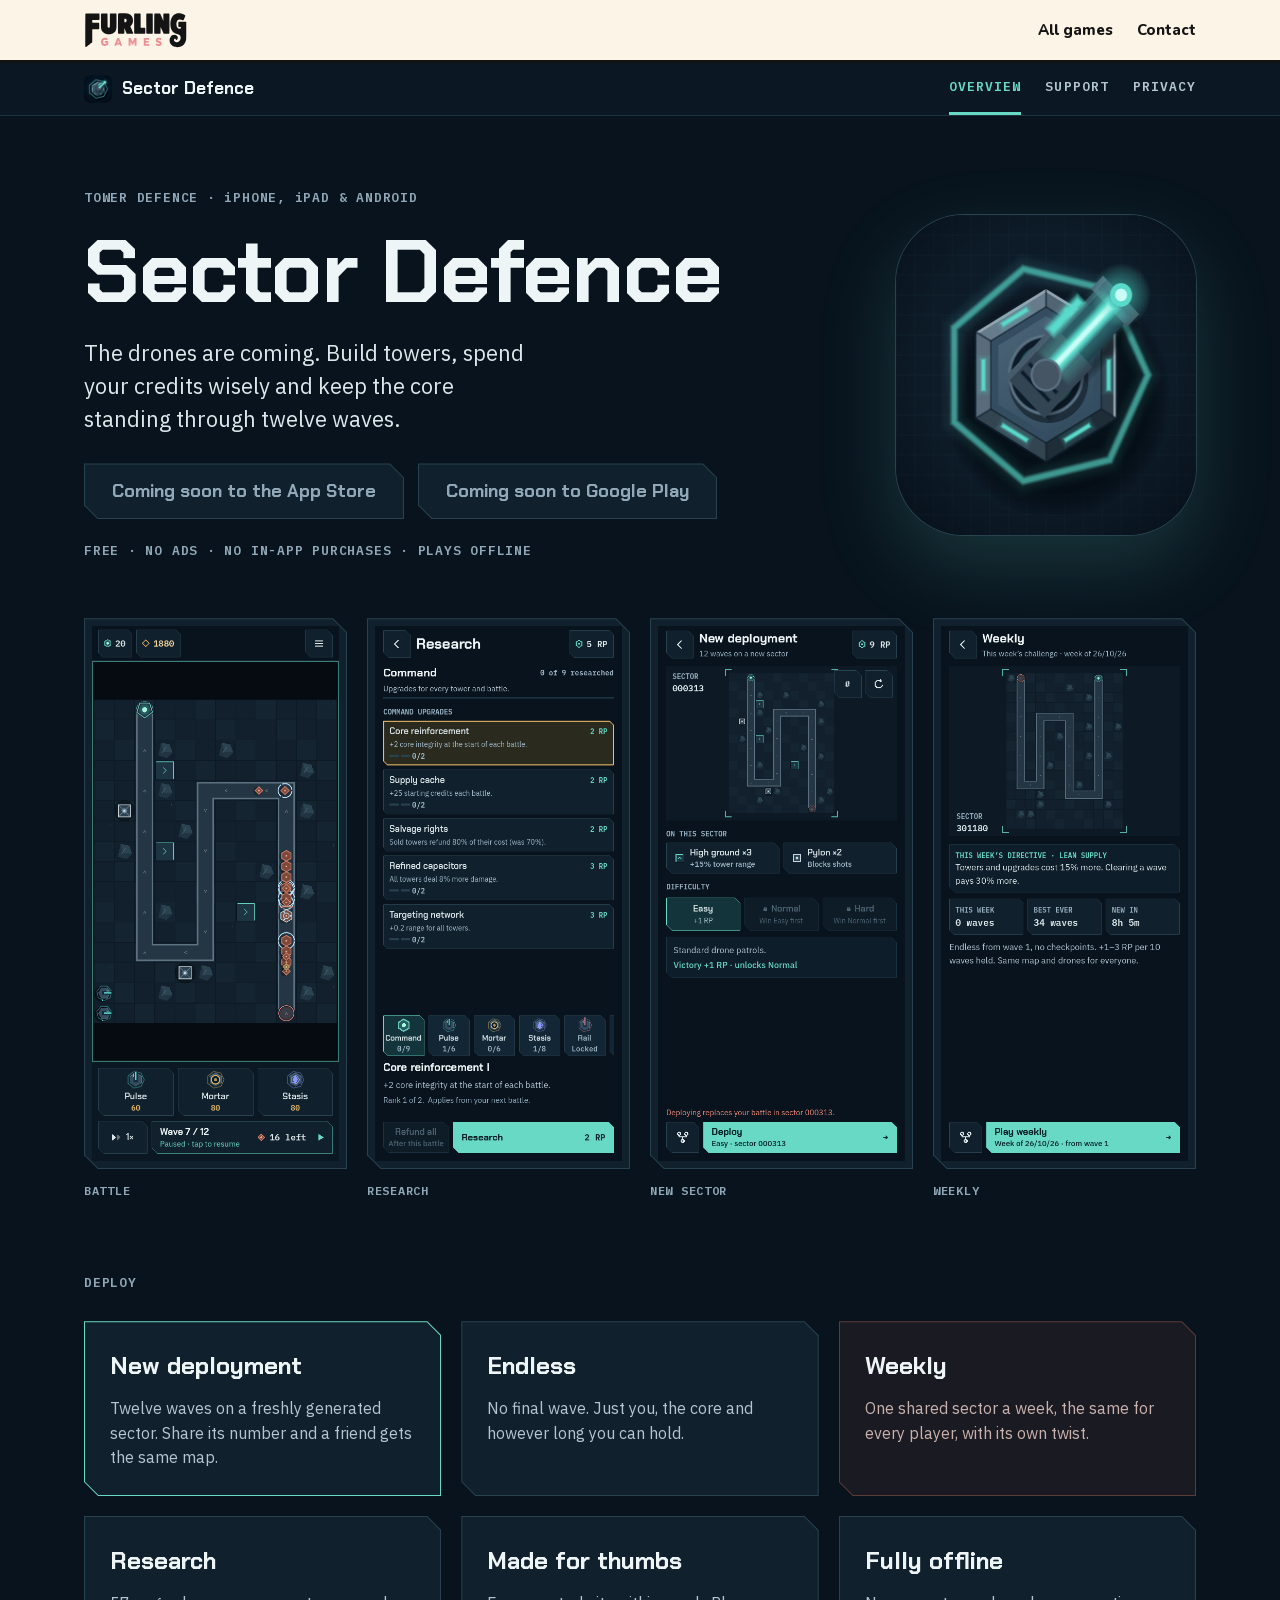
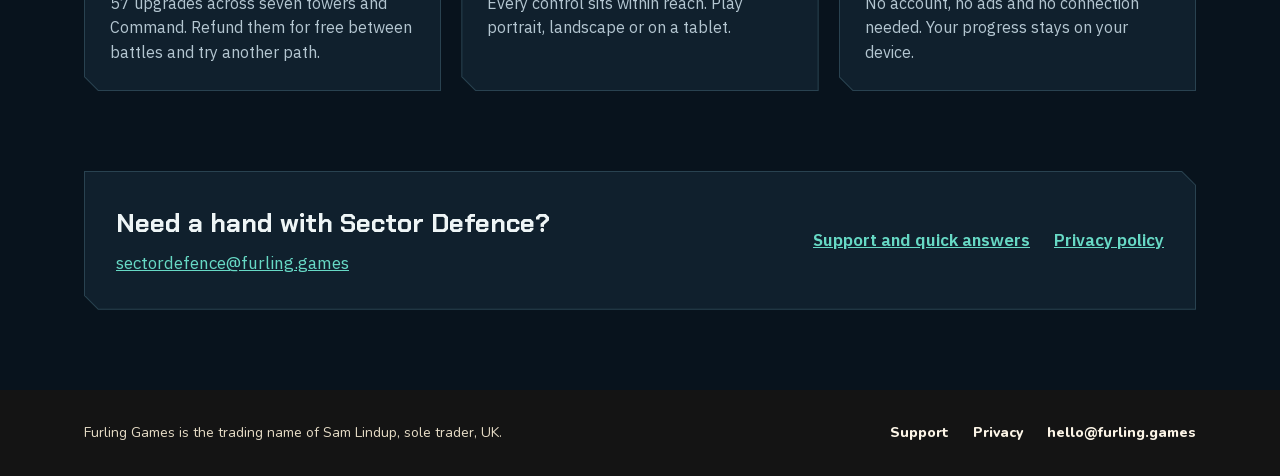
==== sector-defence/index.html @ 117f7cc8 "Add furling.games launch site Home page plus Sector Defence overview, support and privacy policy pag" ====
<!doctype html>
<html lang="en-GB">
<head>
<meta charset="utf-8">
<meta name="viewport" content="width=device-width, initial-scale=1">
<title>Sector Defence · Furling Games</title>
<meta name="description" content="Sector Defence is a tower defence game for iPhone, iPad and Android. Free, with no ads, no in-app purchases, and it plays fully offline.">
<meta property="og:title" content="Sector Defence">
<meta property="og:description" content="The drones are coming. Build towers, spend your credits wisely and keep the core standing through twelve waves.">
<link rel="icon" href="../favicon.png">
<link rel="apple-touch-icon" href="../assets/img/apple-touch-icon.png">
<link rel="stylesheet" href="../assets/css/fonts.css">
<link rel="stylesheet" href="../assets/css/sector-defence.css">
</head>
<!-- Add class="launched" once the store links below are filled in: the buttons then link to the stores. -->
<body>
<div class="bar">
  <div class="in">
    <a href="../" aria-label="Furling Games home"><img src="../assets/brand/furling-wordmark.svg" alt="Furling Games"></a>
    <nav aria-label="Main"><a href="../#games">All games</a><a href="../#hello">Contact</a></nav>
  </div>
</div>

<div class="sub">
  <div class="in">
    <span class="cp sub-name"><img src="../assets/img/sector-defence/icon-64.png" alt="">Sector Defence</span>
    <nav aria-label="Sector Defence">
      <a href="./" aria-current="page">Overview</a>
      <a href="support/">Support</a>
      <a href="privacy/">Privacy</a>
    </nav>
  </div>
</div>

<main>
  <section class="in hero">
    <div class="hero-t">
      <p class="mono kicker">TOWER DEFENCE · iPHONE, iPAD &amp; ANDROID</p>
      <h1 class="cp">Sector Defence</h1>
      <p class="lead">The drones are coming. Build towers, spend your credits wisely and keep the core standing through twelve waves.</p>
      <div class="stores">
        <!-- TODO: replace both # links with the real store URLs before adding class="launched". -->
        <a class="ch btn btn-p if-out" href="#">Get it on the App Store</a>
        <a class="ch btn btn-s if-out" href="#">Get it on Google Play</a>
        <span class="ch btn btn-off if-soon">Coming soon to the App Store</span>
        <span class="ch btn btn-off if-soon">Coming soon to Google Play</span>
      </div>
      <p class="mono kicker">FREE · NO ADS · NO IN-APP PURCHASES · PLAYS OFFLINE</p>
    </div>
    <div class="hero-art">
      <img class="hero-icon" src="../assets/img/sector-defence/icon-640.jpg" alt="Sector Defence app icon: a hexagonal turret glowing teal" width="320" height="320">
    </div>
  </section>

  <section class="in" aria-label="Screenshots">
    <div class="shots">
      <figure>
        <div class="ch pn"><img src="../assets/img/sector-defence/battle.png" alt="Wave 7 of 12: a column of shielded drones heading down the road towards the core" width="480" height="1040" loading="lazy"></div>
        <figcaption class="mono">BATTLE</figcaption>
      </figure>
      <figure>
        <div class="ch pn"><img src="../assets/img/sector-defence/research.png" alt="The Research screen: Command upgrades such as Core reinforcement and Supply cache, with tower tabs along the bottom" width="480" height="1040" loading="lazy"></div>
        <figcaption class="mono">RESEARCH</figcaption>
      </figure>
      <figure>
        <div class="ch pn"><img src="../assets/img/sector-defence/new-sector.png" alt="New deployment: a sector map preview, its terrain, and the Easy, Normal and Hard choices" width="480" height="1040" loading="lazy"></div>
        <figcaption class="mono">NEW SECTOR</figcaption>
      </figure>
      <figure>
        <div class="ch pn"><img src="../assets/img/sector-defence/weekly.png" alt="The Weekly screen: this week's sector, its Lean supply directive, and your best run" width="480" height="1040" loading="lazy"></div>
        <figcaption class="mono">WEEKLY</figcaption>
      </figure>
    </div>
  </section>

  <section class="in block">
    <h2 class="mono kicker">DEPLOY</h2>
    <div class="cards">
      <div class="ch pn card lead-card">
        <h3 class="cp">New deployment</h3>
        <p>Twelve waves on a freshly generated sector. Share its number and a friend gets the same map.</p>
      </div>
      <div class="ch pn card">
        <h3 class="cp">Endless</h3>
        <p>No final wave. Just you, the core and however long you can hold.</p>
      </div>
      <div class="ch card weekly">
        <h3 class="cp">Weekly</h3>
        <p>One shared sector a week, the same for every player, with its own twist.</p>
      </div>
      <div class="ch pn card">
        <h3 class="cp">Research</h3>
        <p>57 upgrades across seven towers and Command. Refund them for free between battles and try another path.</p>
      </div>
      <div class="ch pn card">
        <h3 class="cp">Made for thumbs</h3>
        <p>Every control sits within reach. Play portrait, landscape or on a tablet.</p>
      </div>
      <div class="ch pn card">
        <h3 class="cp">Fully offline</h3>
        <p>No account, no ads and no connection needed. Your progress stays on your device.</p>
      </div>
    </div>
  </section>

  <section class="in block">
    <div class="ch pn help">
      <div>
        <h2 class="cp">Need a hand with Sector Defence?</h2>
        <a href="mailto:sectordefence@furling.games">sectordefence@furling.games</a>
      </div>
      <nav aria-label="Help"><a href="support/">Support and quick answers</a><a href="privacy/">Privacy policy</a></nav>
    </div>
  </section>
</main>

<footer class="ft">
  <div class="in">
    <span>Furling Games is the trading name of Sam Lindup, sole trader, UK.</span>
    <nav aria-label="Footer"><a href="support/">Support</a><a href="privacy/">Privacy</a><a href="mailto:hello@furling.games">hello@furling.games</a></nav>
  </div>
</footer>
</body>
</html>
---- assets/css/fonts.css ----
/* Self-hosted Google Fonts (SIL Open Font License 1.1), latin subset. */
@font-face{font-family:'Lilita One';font-style:normal;font-weight:400;font-display:swap;src:url(../fonts/lilita-one-400.woff2) format('woff2');unicode-range:U+0000-00FF, U+0131, U+0152-0153, U+02BB-02BC, U+02C6, U+02DA, U+02DC, U+0304, U+0308, U+0329, U+2000-206F, U+20AC, U+2122, U+2191, U+2193, U+2212, U+2215, U+FEFF, U+FFFD}
@font-face{font-family:'Fredoka';font-style:normal;font-weight:600;font-display:swap;src:url(../fonts/fredoka-600.woff2) format('woff2');unicode-range:U+0000-00FF, U+0131, U+0152-0153, U+02BB-02BC, U+02C6, U+02DA, U+02DC, U+0304, U+0308, U+0329, U+2000-206F, U+20AC, U+2122, U+2191, U+2193, U+2212, U+2215, U+FEFF, U+FFFD}
@font-face{font-family:'Nunito';font-style:normal;font-weight:400 800;font-display:swap;src:url(../fonts/nunito.woff2) format('woff2');unicode-range:U+0000-00FF, U+0131, U+0152-0153, U+02BB-02BC, U+02C6, U+02DA, U+02DC, U+0304, U+0308, U+0329, U+2000-206F, U+20AC, U+2122, U+2191, U+2193, U+2212, U+2215, U+FEFF, U+FFFD}
@font-face{font-family:'Caveat';font-style:normal;font-weight:700;font-display:swap;src:url(../fonts/caveat-700.woff2) format('woff2');unicode-range:U+0000-00FF, U+0131, U+0152-0153, U+02BB-02BC, U+02C6, U+02DA, U+02DC, U+0304, U+0308, U+0329, U+2000-206F, U+20AC, U+2122, U+2191, U+2193, U+2212, U+2215, U+FEFF, U+FFFD}
@font-face{font-family:'Chakra Petch';font-style:normal;font-weight:700;font-display:swap;src:url(../fonts/chakra-petch-700.woff2) format('woff2');unicode-range:U+0000-00FF, U+0131, U+0152-0153, U+02BB-02BC, U+02C6, U+02DA, U+02DC, U+0304, U+0308, U+0329, U+2000-206F, U+20AC, U+2122, U+2191, U+2193, U+2212, U+2215, U+FEFF, U+FFFD}
@font-face{font-family:'IBM Plex Sans';font-style:normal;font-weight:400 600;font-display:swap;src:url(../fonts/ibm-plex-sans.woff2) format('woff2');unicode-range:U+0000-00FF, U+0131, U+0152-0153, U+02BB-02BC, U+02C6, U+02DA, U+02DC, U+0304, U+0308, U+0329, U+2000-206F, U+20AC, U+2122, U+2191, U+2193, U+2212, U+2215, U+FEFF, U+FFFD}
@font-face{font-family:'IBM Plex Mono';font-style:normal;font-weight:600;font-display:swap;src:url(../fonts/ibm-plex-mono-600.woff2) format('woff2');unicode-range:U+0000-00FF, U+0131, U+0152-0153, U+02BB-02BC, U+02C6, U+02DA, U+02DC, U+0304, U+0308, U+0329, U+2000-206F, U+20AC, U+2122, U+2191, U+2193, U+2212, U+2215, U+FEFF, U+FFFD}
---- assets/css/sector-defence.css ----
/* Sector Defence pages: dressed like the game (navy, teal, chamfered panels) under the Furling top bar. */
*,*::before,*::after{box-sizing:border-box}
body{margin:0;background:#08131d;color:#dce7ea;font-family:'IBM Plex Sans',system-ui,sans-serif;font-size:17px;line-height:1.6}
a{color:#67d9c5}a:hover{color:#a9f3df}
img{max-width:100%}
.in{max-width:1160px;margin:0 auto;padding-left:24px;padding-right:24px}
.cp{font-family:'Chakra Petch','Avenir Next',sans-serif;font-weight:700}
.mono{font-family:'IBM Plex Mono',ui-monospace,monospace;font-weight:600;letter-spacing:.06em}
/* Chamfered panel. A CSS border can't follow a clip-path, so the element paints the border colour (--bd)
   and ::before paints the fill (--fill) 1px in, with its cut 0.59px (2 - √2) shorter so the diagonal stays 1px wide. */
.ch{--cut:14px;--bd:transparent;--fill:transparent;position:relative;isolation:isolate;background:var(--bd);
  clip-path:polygon(0 0,calc(100% - var(--cut)) 0,100% var(--cut),100% 100%,var(--cut) 100%,0 calc(100% - var(--cut)))}
.ch::before{content:"";position:absolute;inset:1px;z-index:-1;background:var(--fill);
  clip-path:polygon(0 0,calc(100% - var(--cut) + .59px) 0,100% calc(var(--cut) - .59px),100% 100%,calc(var(--cut) - .59px) 100%,0 calc(100% - var(--cut) + .59px))}
.pn{--bd:#294250;--fill:#10202d}
.kicker{margin:0;font-size:13px;color:#91a8b8}

/* Furling top bar (shared with the home page) */
.bar{background:#fcf5e7;border-bottom:3px solid #141414}
.bar .in{padding-top:8px;padding-bottom:8px;display:flex;flex-wrap:wrap;align-items:center;justify-content:space-between;gap:12px}
.bar a{color:#141414;text-decoration:none;font-family:'Nunito',sans-serif;font-weight:800;font-size:15px;min-height:44px;display:flex;align-items:center}
.bar a:hover{color:#a0304a}
.bar img{height:36px;width:auto;display:block}
.bar nav{display:flex;flex-wrap:wrap;gap:24px}

/* game sub-bar */
.sub{background:#0b1823;border-bottom:1px solid #1c3241}
.sub .in{display:flex;flex-wrap:wrap;align-items:center;gap:4px 28px}
.sub-name{font-size:17px;color:#eef5f6;display:flex;align-items:center;gap:10px;margin-right:auto}
.sub-name img{width:28px;height:28px;border-radius:7px;display:block}
.sub nav{display:flex;gap:24px}
.sub nav a{display:flex;align-items:center;min-height:52px;color:#b4c6d1;text-decoration:none;border-bottom:3px solid transparent;font-family:'IBM Plex Mono',monospace;font-weight:600;font-size:13px;letter-spacing:.08em;text-transform:uppercase}
.sub nav a:hover{color:#eef5f6}
.sub nav a[aria-current="page"]{color:#67d9c5;border-bottom-color:#67d9c5}

/* buttons */
.btn{display:inline-flex;align-items:center;min-height:56px;padding:0 28px;font-family:'Chakra Petch',sans-serif;font-weight:700;font-size:18px;text-decoration:none}
.btn-p{--bd:#67d9c5;--fill:#67d9c5;color:#062026}.btn-p:hover{--bd:#a9f3df;--fill:#a9f3df;color:#062026}
.btn-s{--bd:#67d9c5;--fill:#10202d;color:#eef5f6}.btn-s:hover{--fill:#163040;color:#eef5f6}
.btn-off{--bd:#294250;--fill:#10202d;color:#91a8b8}

/* launch switch: add class="launched" to <body> once the store links are live */
body:not(.launched) .if-out{display:none}
body.launched .if-soon{display:none}

/* overview */
.hero{padding-top:72px;padding-bottom:56px;display:flex;flex-wrap:wrap;gap:48px 56px;align-items:center}
.hero-t{flex:999 1 520px;min-width:0;display:flex;flex-direction:column;gap:22px}
.hero h1{margin:0;font-size:88px;line-height:.95;color:#eef5f6;letter-spacing:-.01em}
.hero .lead{margin:0;font-size:22px;line-height:1.5;max-width:34ch}
.stores{display:flex;flex-wrap:wrap;gap:14px;padding-top:6px}
.hero-art{flex:1 1 300px;display:flex;justify-content:center}
.hero-icon{width:320px;height:320px;display:block;border-radius:68px;box-shadow:0 0 0 1px #294250,0 30px 80px rgba(103,217,197,.18)}
.shots{display:grid;grid-template-columns:repeat(4,minmax(0,1fr));gap:20px;padding-bottom:72px}
.shots figure{margin:0;display:flex;flex-direction:column;gap:12px}
.shots .ch{padding:8px}
.shots img{display:block;width:100%;height:auto}
.shots figcaption{font-size:12px;color:#91a8b8}
.block{padding-bottom:80px;display:flex;flex-direction:column;gap:28px}
.cards{display:grid;grid-template-columns:repeat(auto-fit,minmax(300px,1fr));gap:20px}
.card{padding:26px;display:flex;flex-direction:column;gap:10px}
.card h3{margin:0;font-size:24px;color:#eef5f6}
.card p{margin:0;font-size:16px;line-height:1.55;color:#b4c6d1}
.card.lead-card{--bd:#67d9c5}
.card.weekly{--bd:#5a3b38;--fill:#1a1a22}
.card.weekly p{color:#c9b2ad}
.help{padding:32px;display:flex;flex-wrap:wrap;gap:24px;justify-content:space-between;align-items:center}
.help h2{margin:0 0 6px;font-size:26px;color:#eef5f6}
.help nav{display:flex;flex-wrap:wrap;gap:24px;font-weight:600}
.help nav a,.note a{padding:8px 0}

/* support */
.page-hero{padding-top:72px;padding-bottom:64px;display:flex;flex-wrap:wrap;gap:40px 56px;align-items:flex-end}
.page-hero h1{margin:0;font-size:72px;line-height:.95;color:#eef5f6;letter-spacing:-.01em}
.page-hero .lead{margin:0;font-size:20px;line-height:1.5;max-width:40ch}
.email-box{--bd:#67d9c5;flex:0 1 auto;padding:28px;display:flex;flex-direction:column;gap:16px;align-items:flex-start}
.email-box .mail{font-size:26px;color:#eef5f6;text-decoration:none;white-space:nowrap}
.steps{margin:0;padding:0;list-style:none;display:grid;grid-template-columns:repeat(auto-fit,minmax(240px,1fr));gap:16px}
.steps li{display:flex;flex-direction:column;gap:8px;padding:20px}
.steps .mono{font-size:13px;color:#67d9c5}
.qas{display:grid;grid-template-columns:repeat(auto-fit,minmax(320px,1fr));gap:20px}
.qa{display:flex;flex-direction:column;gap:8px;padding:22px;background:#0b1823;border:1px solid #1c3241}
.qa h3{margin:0;font-family:'Chakra Petch',sans-serif;font-weight:700;font-size:20px;line-height:1.3;color:#eef5f6}
.qa p{margin:0;font-size:16px;line-height:1.6;color:#b4c6d1}
.note{padding:28px 32px;display:flex;flex-wrap:wrap;gap:16px 24px;justify-content:space-between;align-items:center;font-weight:600}
.note span{font-size:18px;font-weight:400;color:#eef5f6}

/* privacy */
.policy-hero{padding-top:72px;padding-bottom:40px;display:flex;flex-direction:column;gap:18px}
.policy-hero h1{margin:0;font-size:64px;line-height:1;color:#eef5f6;letter-spacing:-.01em}
.policy-hero .meta{font-size:15px;color:#91a8b8}
.glance{padding-bottom:56px;display:flex;flex-direction:column;gap:16px}
.glance > p{margin:0;font-size:20px;line-height:1.5;color:#eef5f6;max-width:52ch}
.glance-grid{display:grid;grid-template-columns:repeat(auto-fit,minmax(200px,1fr));gap:16px}
.gl{display:flex;flex-direction:column;gap:2px;padding:18px 20px}
.gl b{font-family:'Chakra Petch',sans-serif;font-weight:700;font-size:20px;color:#eef5f6}
.gl span{font-size:14px;color:#b4c6d1}
.prose{max-width:68ch;display:flex;flex-direction:column;gap:34px;padding-bottom:96px}
.prose section{display:flex;flex-direction:column;gap:10px}
.prose h2{margin:0;font-family:'Chakra Petch',sans-serif;font-weight:700;font-size:24px;line-height:1.25;color:#eef5f6}
.prose p{margin:0;color:#c3d2db;line-height:1.7}
.prose ul{margin:0;padding-left:22px;color:#c3d2db;display:flex;flex-direction:column;gap:6px}

/* footer */
.ft{background:#141414;color:#e6dcc6;font-family:'Nunito',sans-serif}
.ft .in{padding-top:32px;padding-bottom:32px;display:flex;flex-wrap:wrap;gap:16px 24px;justify-content:space-between;align-items:center;font-size:14px}
.ft nav{display:flex;flex-wrap:wrap;gap:24px;font-weight:800}
.ft a{color:#fcf5e7;text-decoration:none}.ft a:hover{color:#ef8f96}

@media (max-width:720px){
  .in{padding-left:16px;padding-right:16px}
  .hero,.page-hero,.policy-hero{padding-top:44px}
  .hero h1{font-size:54px}
  .page-hero h1{font-size:50px}
  .policy-hero h1{font-size:44px}
  .hero-icon{width:200px;height:200px;border-radius:44px}
  .shots{display:flex;overflow-x:auto;padding-bottom:84px}
  .shots figure{flex:0 0 68%}
  .email-box .mail{font-size:18px}
  .sub nav{gap:18px}
}
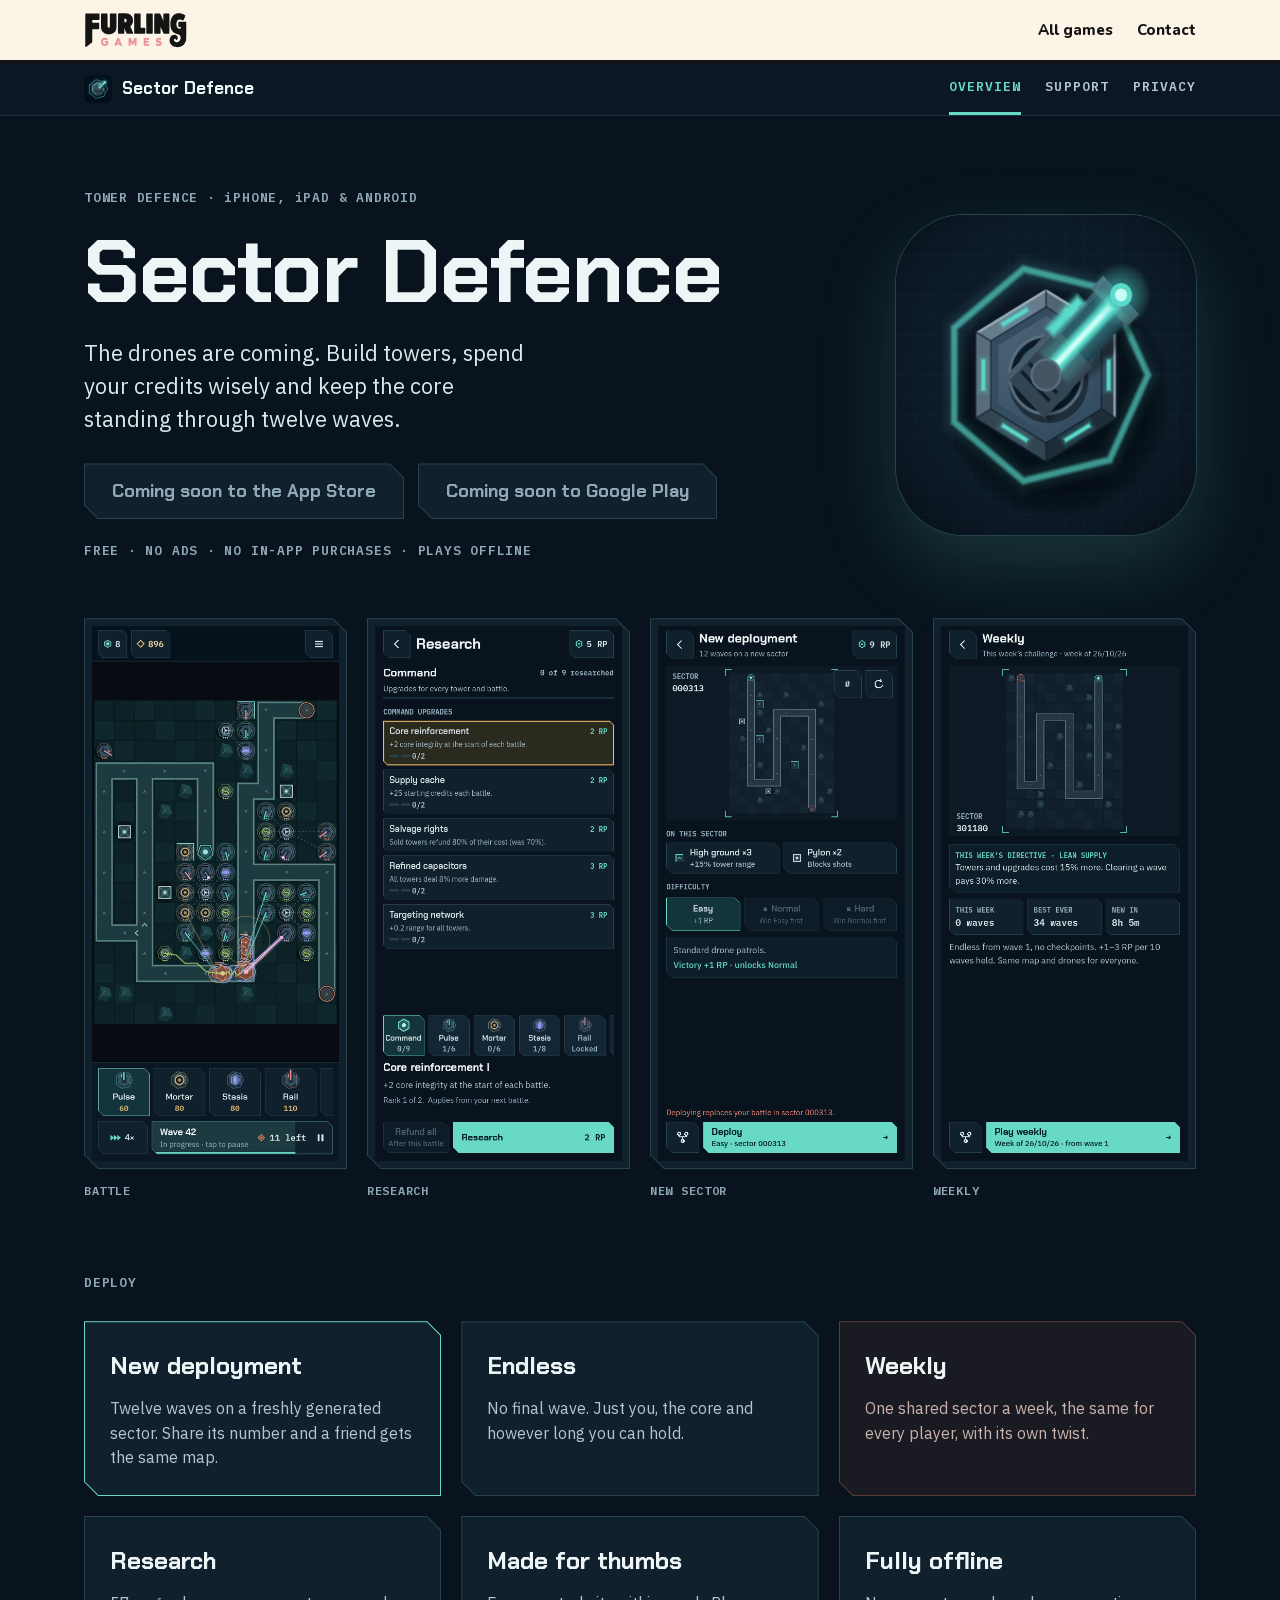
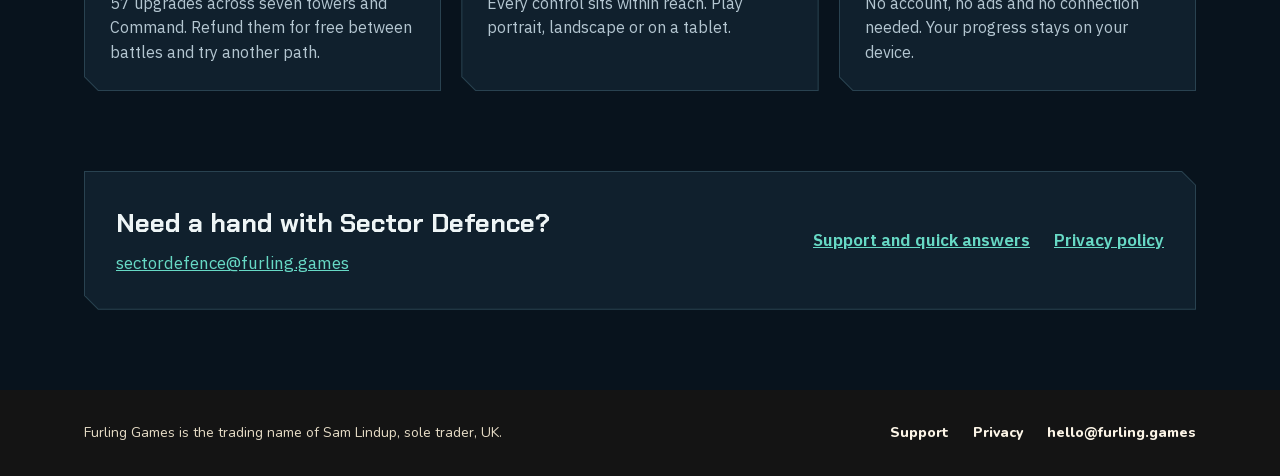
==== commit bd38c62a: "Swap Sector Defence battle screenshot for a wave 42 fight The old shot showed drones walking the roa" ====
--- a/sector-defence/index.html
+++ b/sector-defence/index.html
@@ -55,7 +55,7 @@
   <section class="in" aria-label="Screenshots">
     <div class="shots">
       <figure>
-        <div class="ch pn"><img src="../assets/img/sector-defence/battle.png" alt="Wave 7 of 12: a column of shielded drones heading down the road towards the core" width="480" height="1040" loading="lazy"></div>
+        <div class="ch pn"><img src="../assets/img/sector-defence/battle.png" alt="Wave 42: a winding road lined with Pulse, Mortar, Stasis and Rail towers, their beams converging on a cluster of drones" width="480" height="1040" loading="lazy"></div>
         <figcaption class="mono">BATTLE</figcaption>
       </figure>
       <figure>
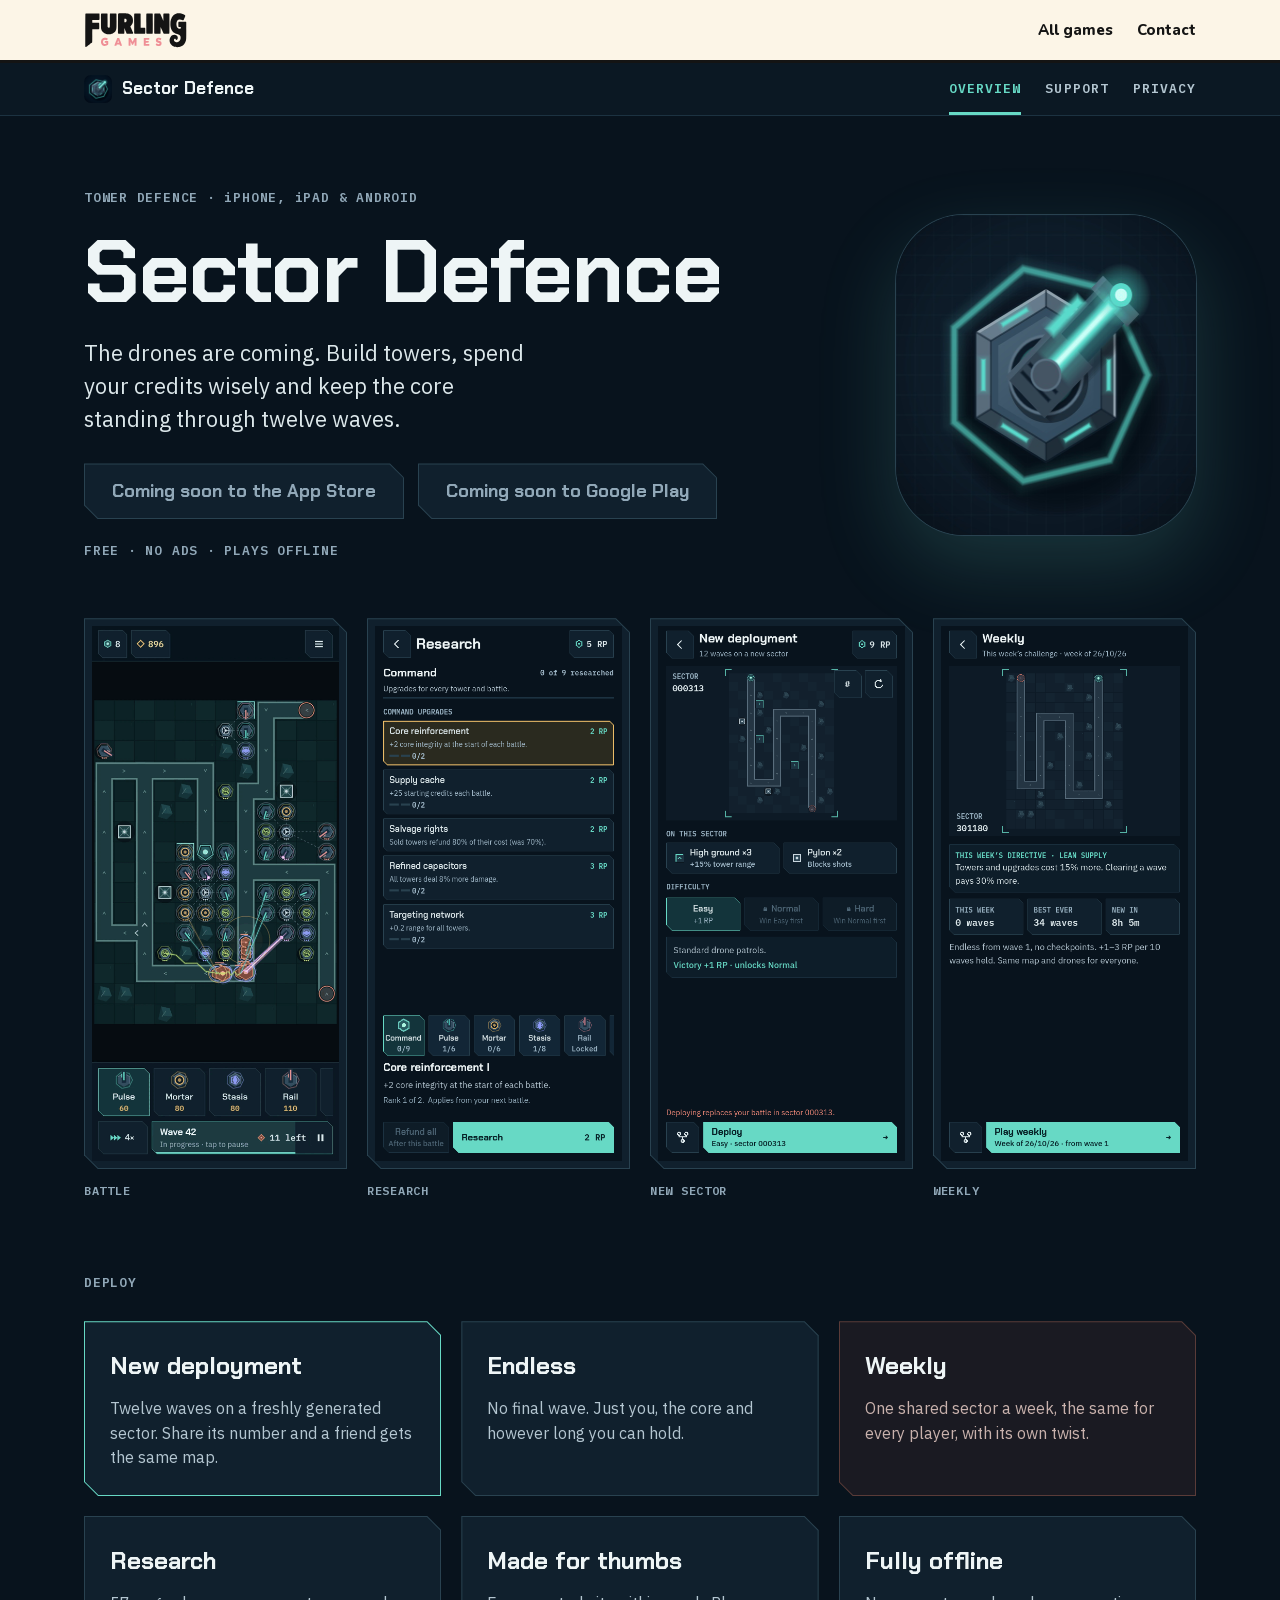
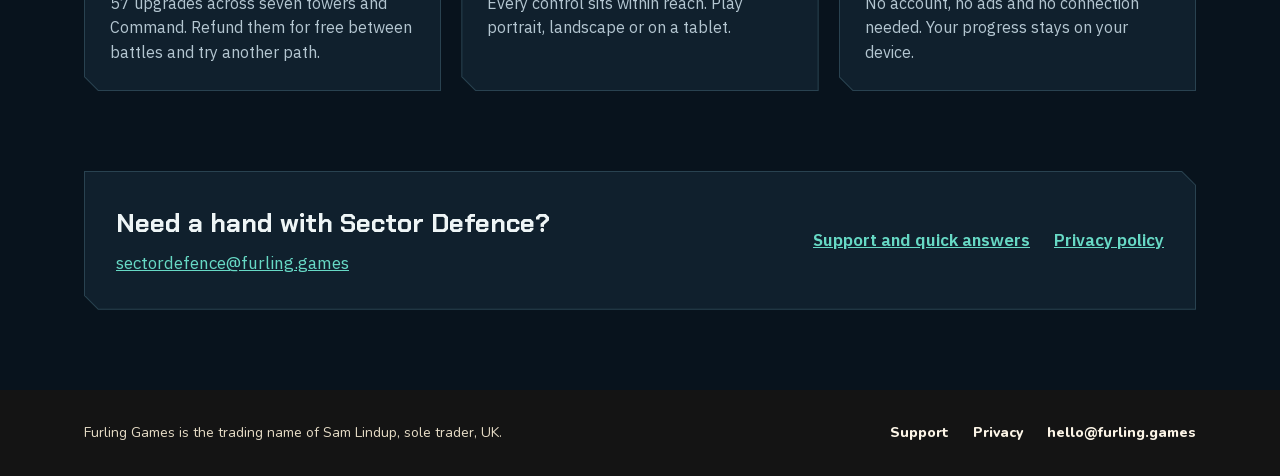
==== commit 88135300: "Mobile polish for Sector Defence and home pages - Sector Defence: more room above the game name on m" ====
--- a/sector-defence/index.html
+++ b/sector-defence/index.html
@@ -45,7 +45,7 @@
         <span class="ch btn btn-off if-soon">Coming soon to the App Store</span>
         <span class="ch btn btn-off if-soon">Coming soon to Google Play</span>
       </div>
-      <p class="mono kicker">FREE · NO ADS · NO IN-APP PURCHASES · PLAYS OFFLINE</p>
+      <p class="mono kicker">FREE · NO ADS · PLAYS OFFLINE</p>
     </div>
     <div class="hero-art">
       <img class="hero-icon" src="../assets/img/sector-defence/icon-640.jpg" alt="Sector Defence app icon: a hexagonal turret glowing teal" width="320" height="320">
--- a/assets/css/sector-defence.css
+++ b/assets/css/sector-defence.css
@@ -29,9 +29,17 @@
 .sub-name{font-size:17px;color:#eef5f6;display:flex;align-items:center;gap:10px;margin-right:auto}
 .sub-name img{width:28px;height:28px;border-radius:7px;display:block}
 .sub nav{display:flex;gap:24px}
-.sub nav a{display:flex;align-items:center;min-height:52px;color:#b4c6d1;text-decoration:none;border-bottom:3px solid transparent;font-family:'IBM Plex Mono',monospace;font-weight:600;font-size:13px;letter-spacing:.08em;text-transform:uppercase}
+.sub nav a{position:relative;display:flex;align-items:center;min-height:52px;color:#b4c6d1;text-decoration:none;font-family:'IBM Plex Mono',monospace;font-weight:600;font-size:13px;letter-spacing:.08em;text-transform:uppercase}
 .sub nav a:hover{color:#eef5f6}
-.sub nav a[aria-current="page"]{color:#67d9c5;border-bottom-color:#67d9c5}
+.sub nav a[aria-current="page"]{color:#67d9c5}
+/* The underline is one named view-transition element on every page, so the browser slides it to the new tab
+   on navigation. Browsers without cross-document view transitions just swap it. */
+.sub nav a[aria-current="page"]::after{content:"";position:absolute;left:0;right:0;bottom:0;height:3px;background:#67d9c5;view-transition-name:sub-underline}
+@media (prefers-reduced-motion:no-preference){
+  @view-transition{navigation:auto}
+  ::view-transition-group(sub-underline){animation-duration:.32s;animation-timing-function:cubic-bezier(.3,.7,.2,1)}
+  ::view-transition-old(root),::view-transition-new(root){animation:none}
+}
 
 /* buttons */
 .btn{display:inline-flex;align-items:center;min-height:56px;padding:0 28px;font-family:'Chakra Petch',sans-serif;font-weight:700;font-size:18px;text-decoration:none}
@@ -117,5 +125,7 @@
   .shots{display:flex;overflow-x:auto;padding-bottom:84px}
   .shots figure{flex:0 0 68%}
   .email-box .mail{font-size:18px}
+  .sub .in{padding-top:12px}
   .sub nav{gap:18px}
+  .stores .btn{width:100%;justify-content:center}
 }
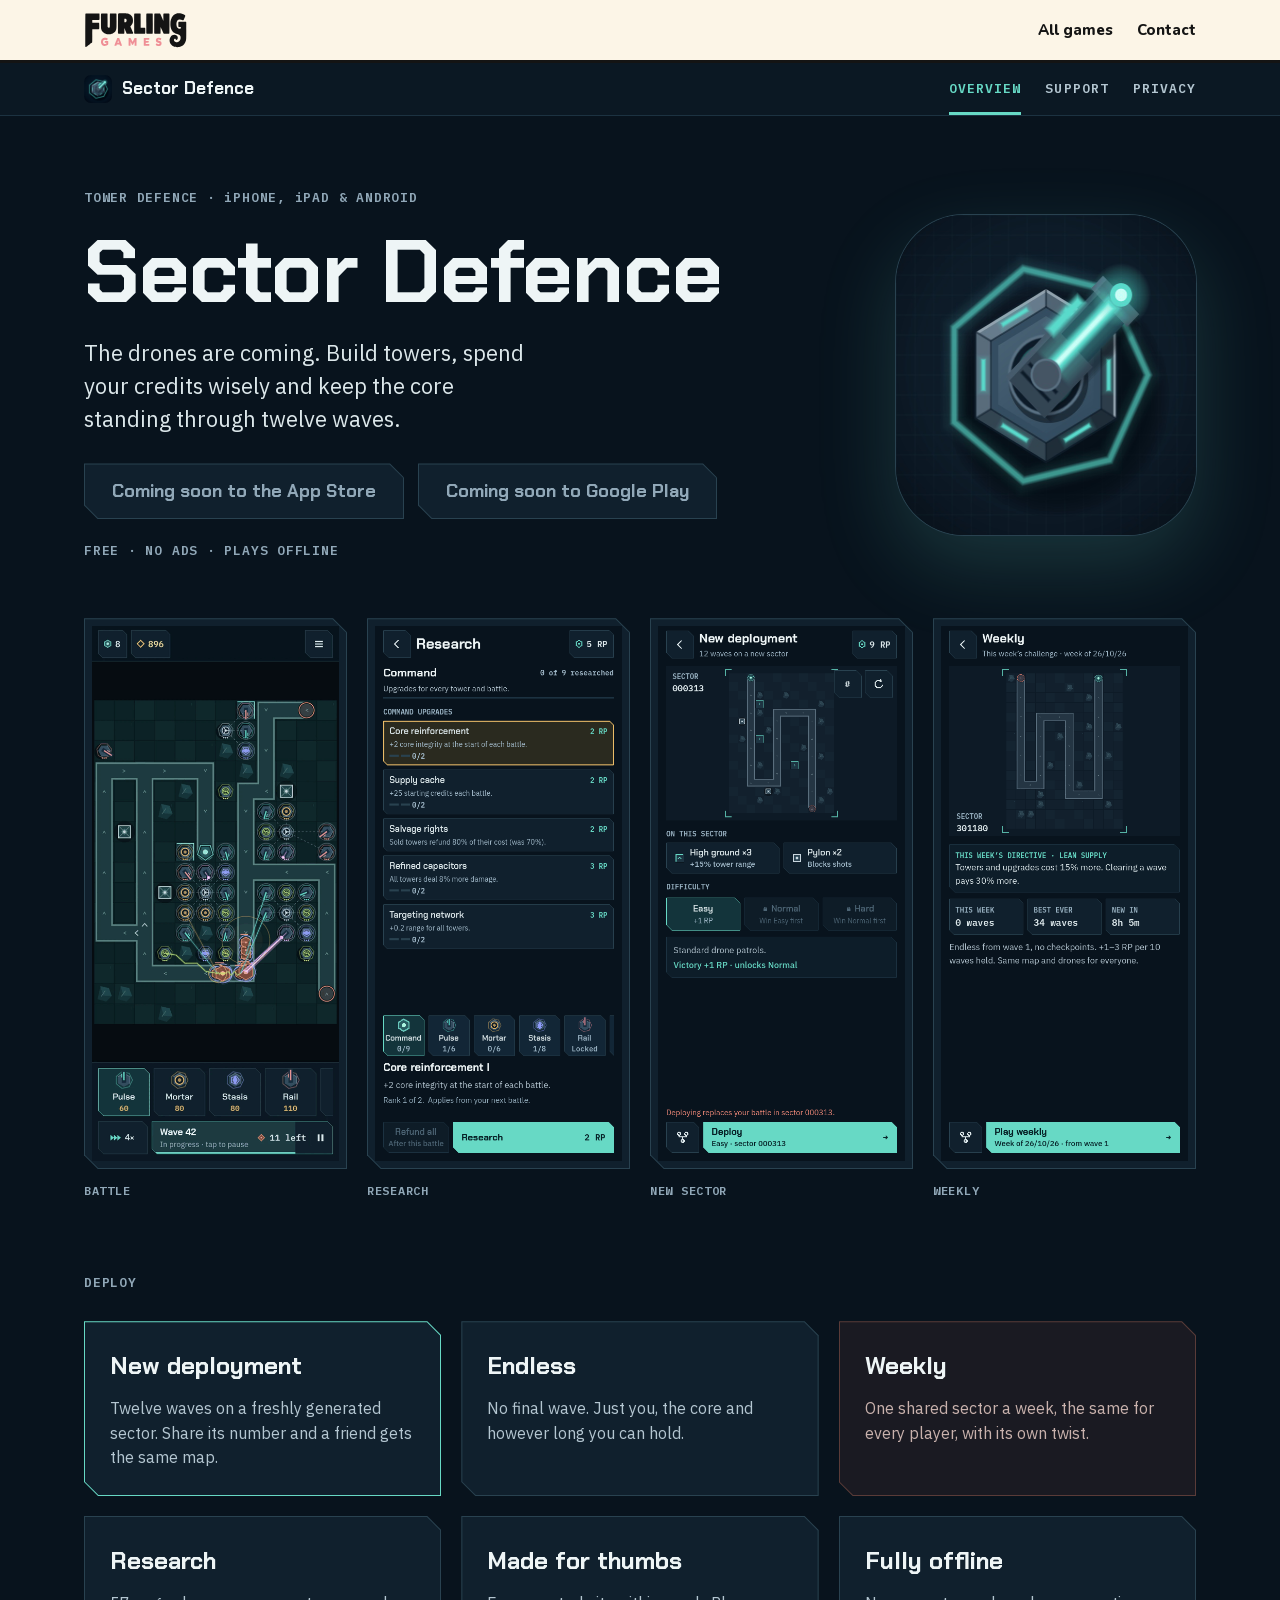
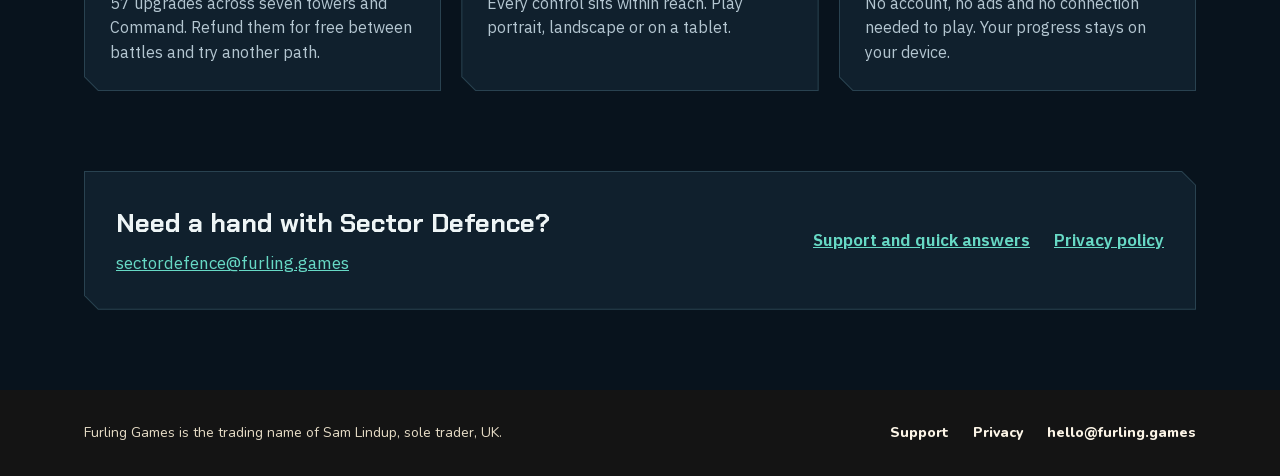
==== commit e1f4f4df: "Cover Game Center in Sector Defence privacy and support pages Sector Defence 1.0.0 on iOS reports ac" ====
--- a/sector-defence/index.html
+++ b/sector-defence/index.html
@@ -98,7 +98,7 @@
       </div>
       <div class="ch pn card">
         <h3 class="cp">Fully offline</h3>
-        <p>No account, no ads and no connection needed. Your progress stays on your device.</p>
+        <p>No account, no ads and no connection needed to play. Your progress stays on your device.</p>
       </div>
     </div>
   </section>
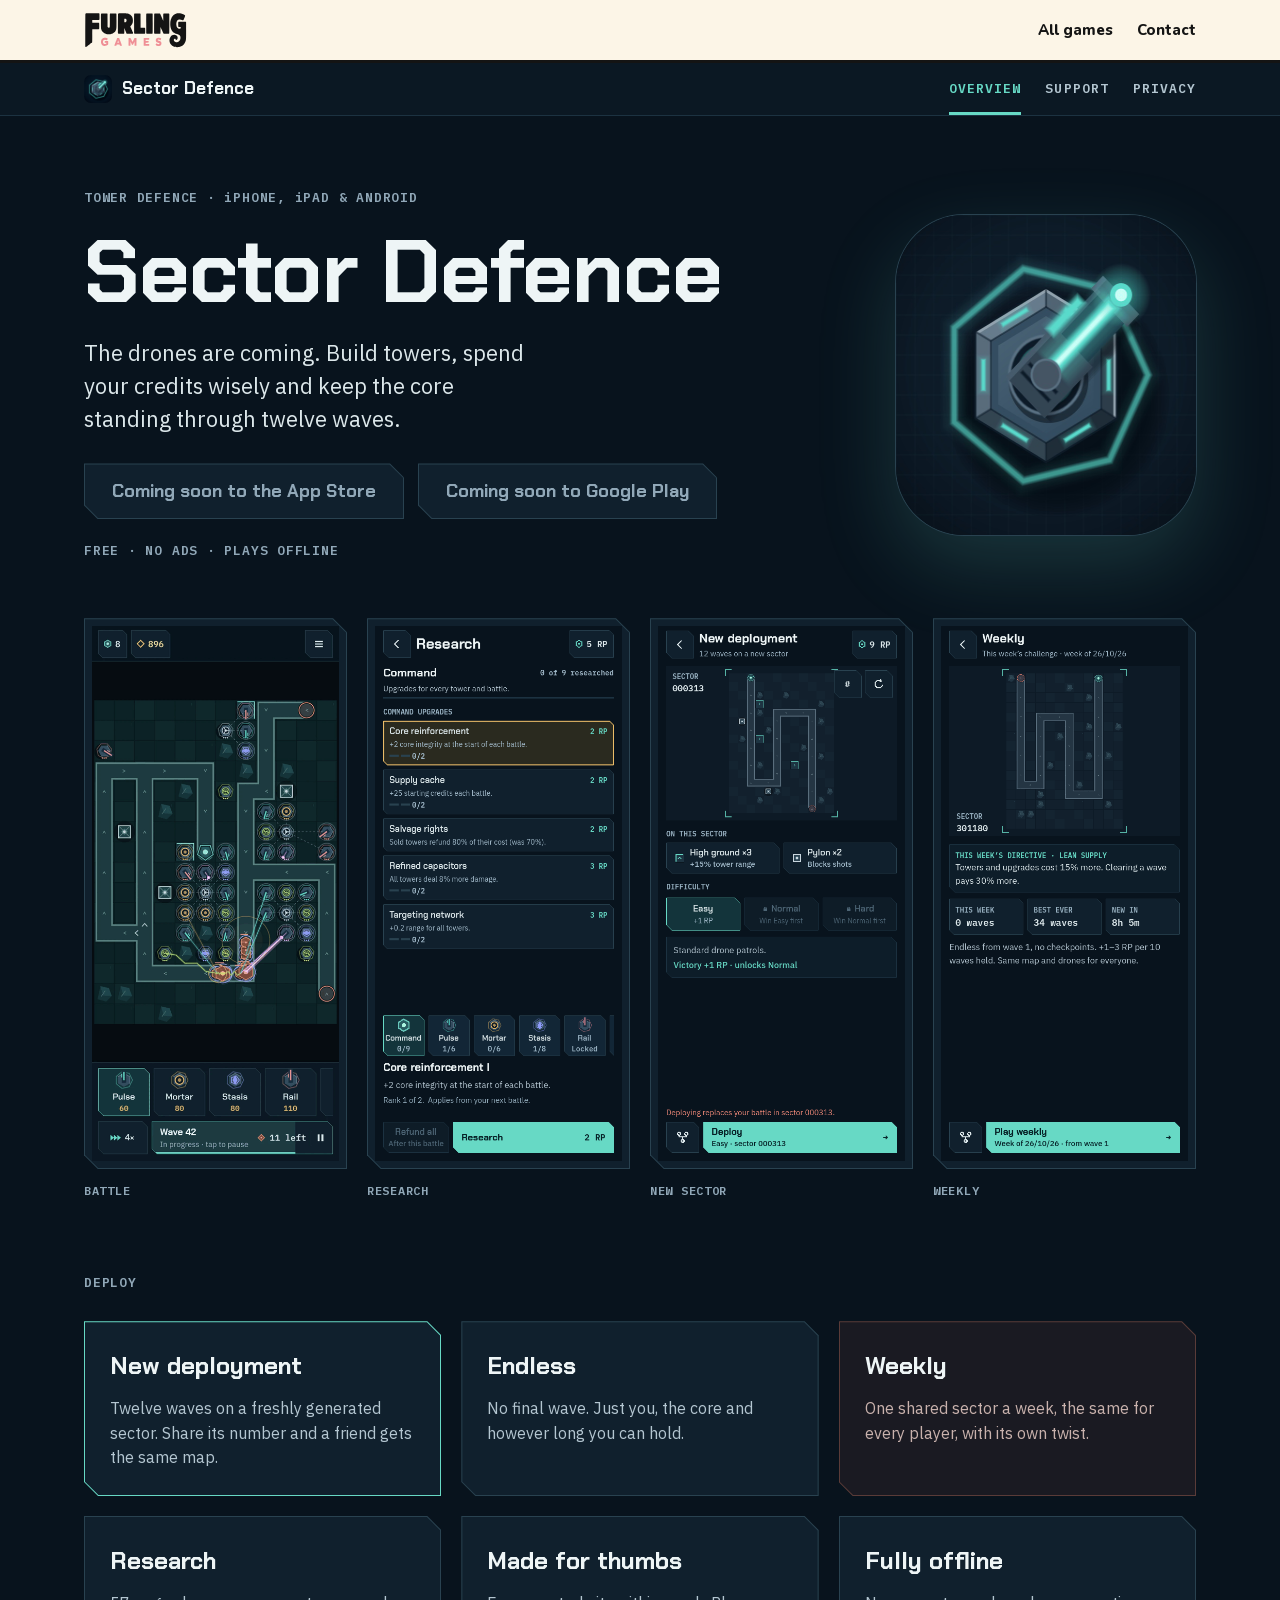
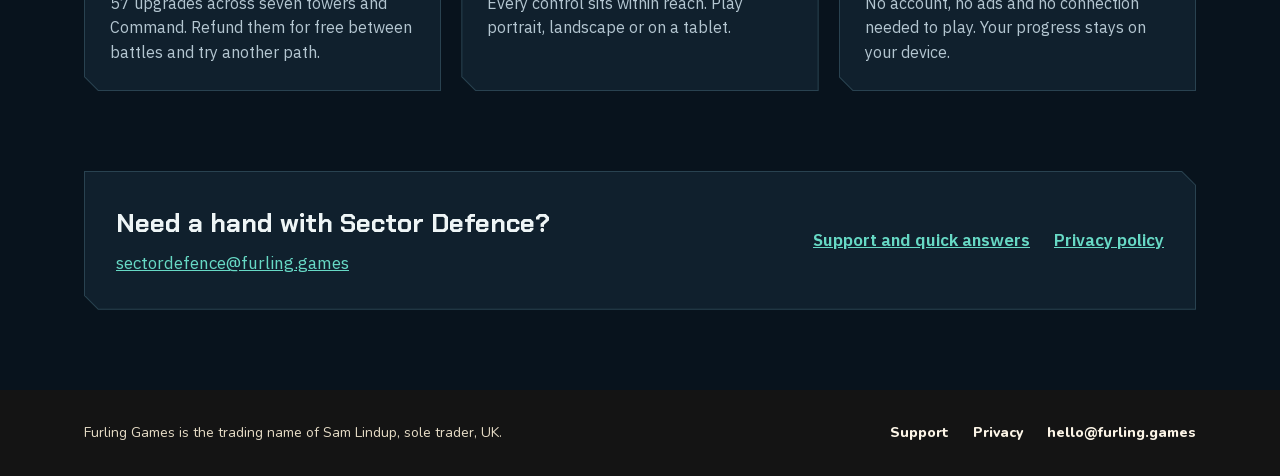
==== commit b85964da: "Sector Defence bar: dock the logo as the dark version, without the cream chip The docked Furling log" ====
--- a/sector-defence/index.html
+++ b/sector-defence/index.html
@@ -23,7 +23,7 @@
 
 <div class="sub">
   <div class="in">
-    <span class="cp sub-name"><img src="../assets/img/sector-defence/icon-64.png" alt="">Sector Defence</span>
+    <span class="cp sub-name"><a class="sub-home" href="../" aria-label="Furling Games home"><span class="mark"><img class="on-light" src="../assets/brand/furling-wordmark.svg" alt=""><img class="on-dark" src="../assets/brand/furling-wordmark-on-dark.svg" alt=""></span></a><img src="../assets/img/sector-defence/icon-64.png" alt="">Sector Defence</span>
     <nav aria-label="Sector Defence">
       <a href="./" aria-current="page">Overview</a>
       <a href="support/">Support</a>
@@ -120,5 +120,6 @@
     <nav aria-label="Footer"><a href="support/">Support</a><a href="privacy/">Privacy</a><a href="mailto:hello@furling.games">hello@furling.games</a></nav>
   </div>
 </footer>
+<script src="../assets/js/game-bar.js"></script>
 </body>
 </html>
--- a/assets/css/sector-defence.css
+++ b/assets/css/sector-defence.css
@@ -23,11 +23,32 @@
 .bar img{height:36px;width:auto;display:block}
 .bar nav{display:flex;flex-wrap:wrap;gap:24px}
 
-/* game sub-bar */
-.sub{background:#0b1823;border-bottom:1px solid #1c3241}
+/* game sub-bar: sticks to the top once the Furling bar scrolls away (assets/js/game-bar.js adds .stuck) */
+.sub{position:sticky;top:0;z-index:10;overflow:clip;background:#0b1823;border-bottom:1px solid #1c3241;transition:box-shadow .3s}
+.sub.stuck{box-shadow:0 10px 28px rgba(0,0,0,.4)}
 .sub .in{display:flex;flex-wrap:wrap;align-items:center;gap:4px 28px}
-.sub-name{font-size:17px;color:#eef5f6;display:flex;align-items:center;gap:10px;margin-right:auto}
-.sub-name img{width:28px;height:28px;border-radius:7px;display:block}
+.sub-name{font-size:17px;color:#eef5f6;display:flex;align-items:center;gap:10px;margin-right:auto;min-height:32px}
+.sub-name > img{width:28px;height:28px;border-radius:7px;display:block}
+/* Docked Furling logo. Without JS it stays hidden at 0 wide. With JS (.dock, from assets/js/game-bar.js) the logo
+   is pinned to the viewport right over the Furling bar's logo, which it stands in for: as you scroll, it holds
+   still while the Furling bar slides away beneath it and this bar rises to meet it; from the moment they touch, it
+   shrinks into the bar and .sub-home widens (both driven by scroll position) so the game name slides right to make
+   room. .mark stacks the cream-bar logo over the dark-background one and splits them at --wipe (set by the
+   script to where the Furling bar's cream ends behind it): the light copy shows above that line and the dark copy
+   below, so each letter turns cream as the navy passes behind it. The clips reach 6px outside the logo so the
+   focus ring, drawn on both copies, is split the same way (dark on the cream, teal on the navy). */
+.sub-home{flex:none;display:block;width:0;height:32px;margin-right:-10px;visibility:hidden;outline:none}
+.sub-home .mark{--wipe:0px;display:block;position:relative}
+.sub-home img{display:block;width:80px;height:28px}
+.sub-home .on-light{clip-path:inset(-6px -6px calc(100% - var(--wipe)) -6px)}
+.sub-home .on-dark{position:absolute;left:0;top:0;clip-path:inset(var(--wipe) -6px -6px -6px)}
+.sub.dock .sub-home{visibility:visible}
+.sub.dock .sub-home .mark{position:fixed;left:0;top:0;z-index:1;transform-origin:0 0;will-change:transform}
+.sub-home:focus-visible img{outline:2px solid #67d9c5;outline-offset:3px;border-radius:2px}
+.sub-home:focus-visible .on-light{outline-color:#141414}
+.bar.dock > .in > a:first-child{visibility:hidden}
+.sub:not(.ready) *{transition:none!important}
+@media (prefers-reduced-motion:reduce){.sub *{transition:none!important}}
 .sub nav{display:flex;gap:24px}
 .sub nav a{position:relative;display:flex;align-items:center;min-height:52px;color:#b4c6d1;text-decoration:none;font-family:'IBM Plex Mono',monospace;font-weight:600;font-size:13px;letter-spacing:.08em;text-transform:uppercase}
 .sub nav a:hover{color:#eef5f6}
@@ -78,11 +99,15 @@
 .help nav a,.note a{padding:8px 0}
 
 /* support */
-.page-hero{padding-top:72px;padding-bottom:64px;display:flex;flex-wrap:wrap;gap:40px 56px;align-items:flex-end}
+.page-hero{padding-top:72px;padding-bottom:56px;display:flex;flex-wrap:wrap;gap:40px 56px;align-items:flex-end}
 .page-hero h1{margin:0;font-size:72px;line-height:.95;color:#eef5f6;letter-spacing:-.01em}
 .page-hero .lead{margin:0;font-size:20px;line-height:1.5;max-width:40ch}
 .email-box{--bd:#67d9c5;flex:0 1 auto;padding:28px;display:flex;flex-direction:column;gap:16px;align-items:flex-start}
 .email-box .mail{font-size:26px;color:#eef5f6;text-decoration:none;white-space:nowrap}
+.contact{flex-direction:row;flex-wrap:wrap;gap:28px 56px;align-items:flex-end;scroll-margin-top:84px;padding-bottom:64px}
+.contact-t{flex:999 1 420px;min-width:0;display:flex;flex-direction:column;gap:14px}
+.contact h2{margin:0;font-size:44px;line-height:1;color:#eef5f6;letter-spacing:-.01em}
+.contact p{margin:0;font-size:18px;line-height:1.55;color:#b4c6d1;max-width:44ch}
 .steps{margin:0;padding:0;list-style:none;display:grid;grid-template-columns:repeat(auto-fit,minmax(240px,1fr));gap:16px}
 .steps li{display:flex;flex-direction:column;gap:8px;padding:20px}
 .steps .mono{font-size:13px;color:#67d9c5}
@@ -125,6 +150,10 @@
   .shots{display:flex;overflow-x:auto;padding-bottom:84px}
   .shots figure{flex:0 0 68%}
   .email-box .mail{font-size:18px}
+  .email-box{flex-basis:100%}
+  .email-box .btn{width:100%;justify-content:center}
+  .contact h2{font-size:34px}
+  .contact{scroll-margin-top:124px}
   .sub .in{padding-top:12px}
   .sub nav{gap:18px}
   .stores .btn{width:100%;justify-content:center}
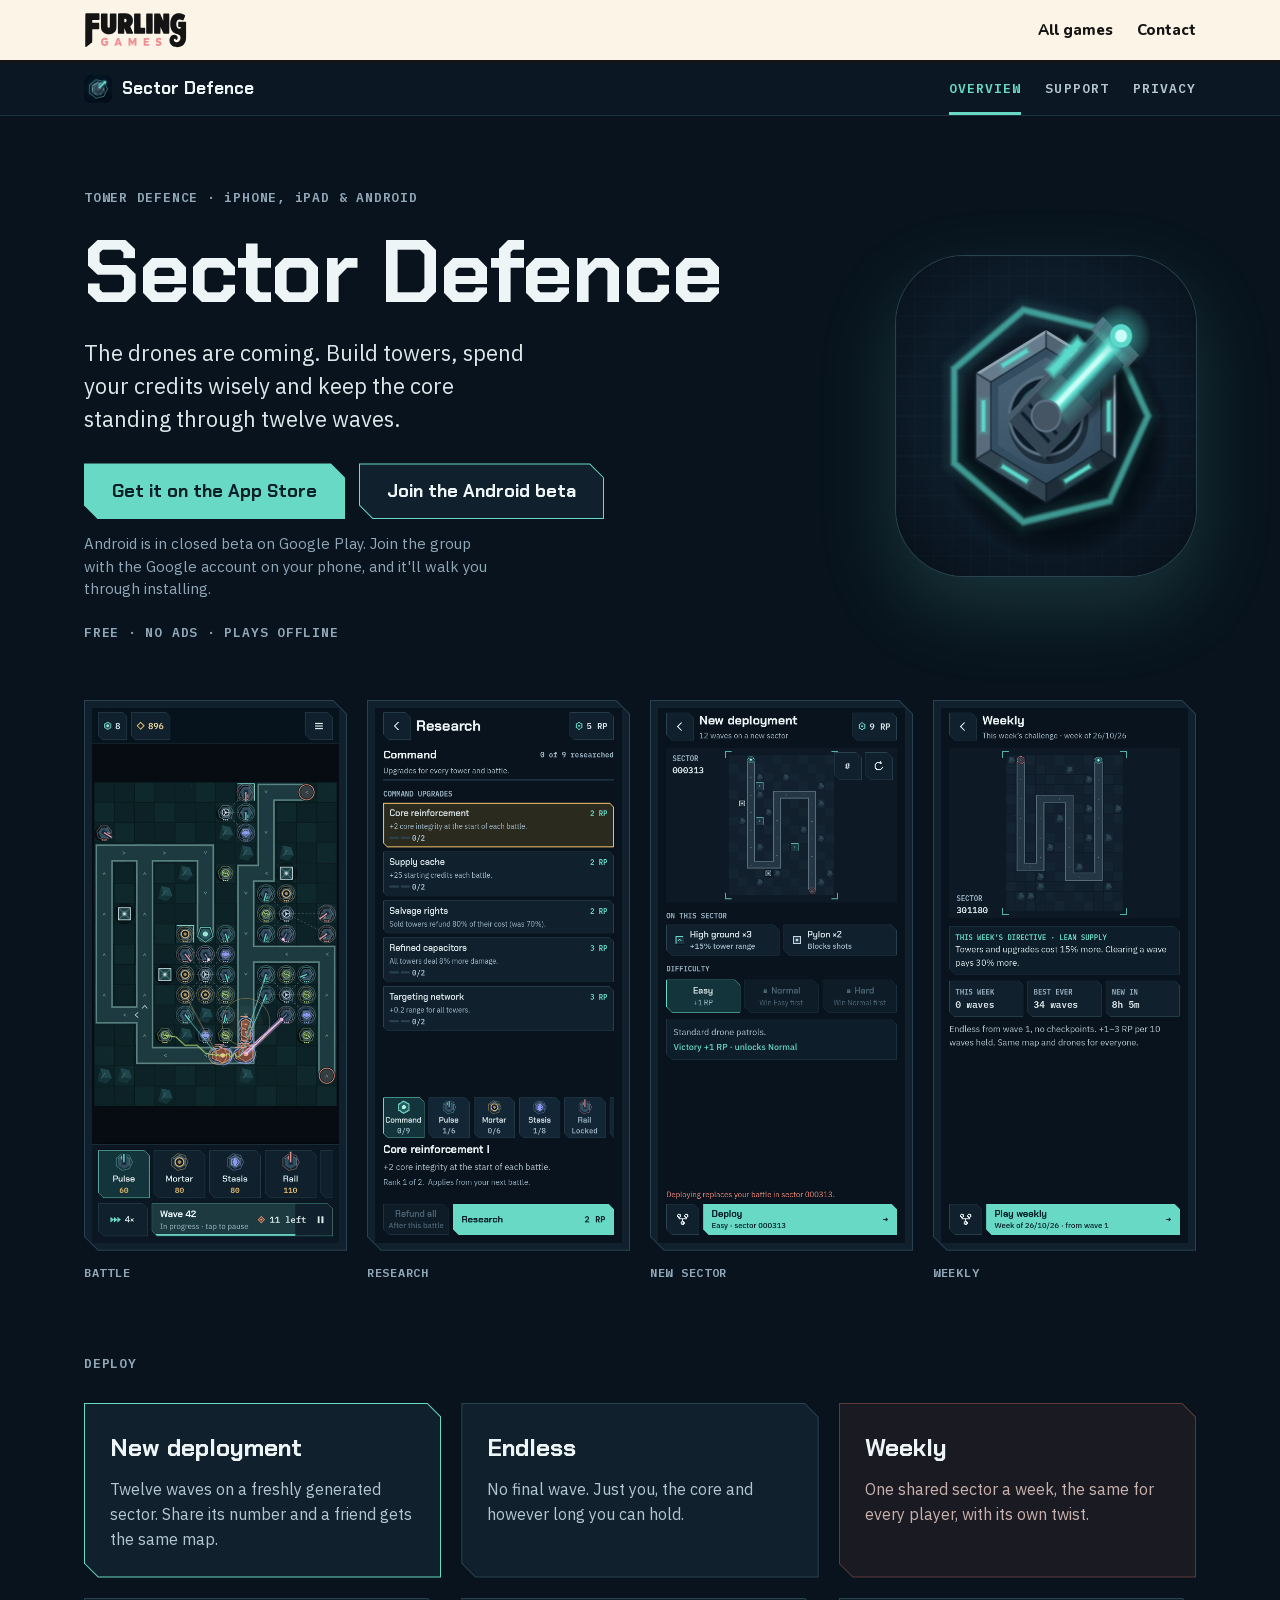
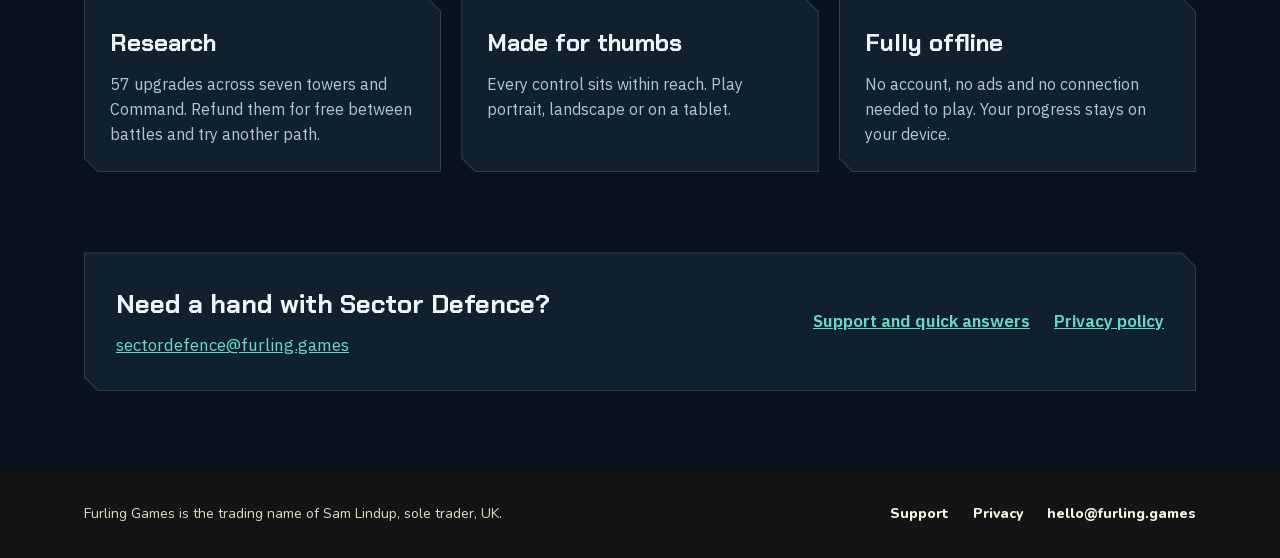
==== commit 477f49bc: "Sector Defence: App Store link live, Android closed beta via the group - App Store button links to t" ====
--- a/sector-defence/index.html
+++ b/sector-defence/index.html
@@ -12,8 +12,8 @@
 <link rel="stylesheet" href="../assets/css/fonts.css">
 <link rel="stylesheet" href="../assets/css/sector-defence.css">
 </head>
-<!-- Add class="launched" once the store links below are filled in: the buttons then link to the stores. -->
-<body>
+<!-- class="launched": the App Store button links to the store instead of saying "Coming soon". -->
+<body class="launched">
 <div class="bar">
   <div class="in">
     <a href="../" aria-label="Furling Games home"><img src="../assets/brand/furling-wordmark.svg" alt="Furling Games"></a>
@@ -39,12 +39,12 @@
       <h1 class="cp">Sector Defence</h1>
       <p class="lead">The drones are coming. Build towers, spend your credits wisely and keep the core standing through twelve waves.</p>
       <div class="stores">
-        <!-- TODO: replace both # links with the real store URLs before adding class="launched". -->
-        <a class="ch btn btn-p if-out" href="#">Get it on the App Store</a>
-        <a class="ch btn btn-s if-out" href="#">Get it on Google Play</a>
+        <a class="ch btn btn-p if-out" href="https://apps.apple.com/app/sector-defence/id6829883284">Get it on the App Store</a>
         <span class="ch btn btn-off if-soon">Coming soon to the App Store</span>
-        <span class="ch btn btn-off if-soon">Coming soon to Google Play</span>
+        <!-- Android is in closed beta: the group's welcome message walks testers through the Play opt-in. Swap for the Play Store URL when it goes public. -->
+        <a class="ch btn btn-s" href="https://groups.google.com/g/sector-defence-beta">Join the Android beta</a>
       </div>
+      <p class="stores-note">Android is in closed beta on Google Play. Join the group with the Google account on your phone, and it'll walk you through installing.</p>
       <p class="mono kicker">FREE · NO ADS · PLAYS OFFLINE</p>
     </div>
     <div class="hero-art">
--- a/assets/css/sector-defence.css
+++ b/assets/css/sector-defence.css
@@ -68,7 +68,7 @@
 .btn-s{--bd:#67d9c5;--fill:#10202d;color:#eef5f6}.btn-s:hover{--fill:#163040;color:#eef5f6}
 .btn-off{--bd:#294250;--fill:#10202d;color:#91a8b8}
 
-/* launch switch: add class="launched" to <body> once the store links are live */
+/* launch switch: add class="launched" to <body> once the App Store link is live */
 body:not(.launched) .if-out{display:none}
 body.launched .if-soon{display:none}
 
@@ -78,6 +78,7 @@
 .hero h1{margin:0;font-size:88px;line-height:.95;color:#eef5f6;letter-spacing:-.01em}
 .hero .lead{margin:0;font-size:22px;line-height:1.5;max-width:34ch}
 .stores{display:flex;flex-wrap:wrap;gap:14px;padding-top:6px}
+.stores-note{margin:-8px 0 0;font-size:15px;line-height:1.5;color:#91a8b8;max-width:46ch}
 .hero-art{flex:1 1 300px;display:flex;justify-content:center}
 .hero-icon{width:320px;height:320px;display:block;border-radius:68px;box-shadow:0 0 0 1px #294250,0 30px 80px rgba(103,217,197,.18)}
 .shots{display:grid;grid-template-columns:repeat(4,minmax(0,1fr));gap:20px;padding-bottom:72px}
